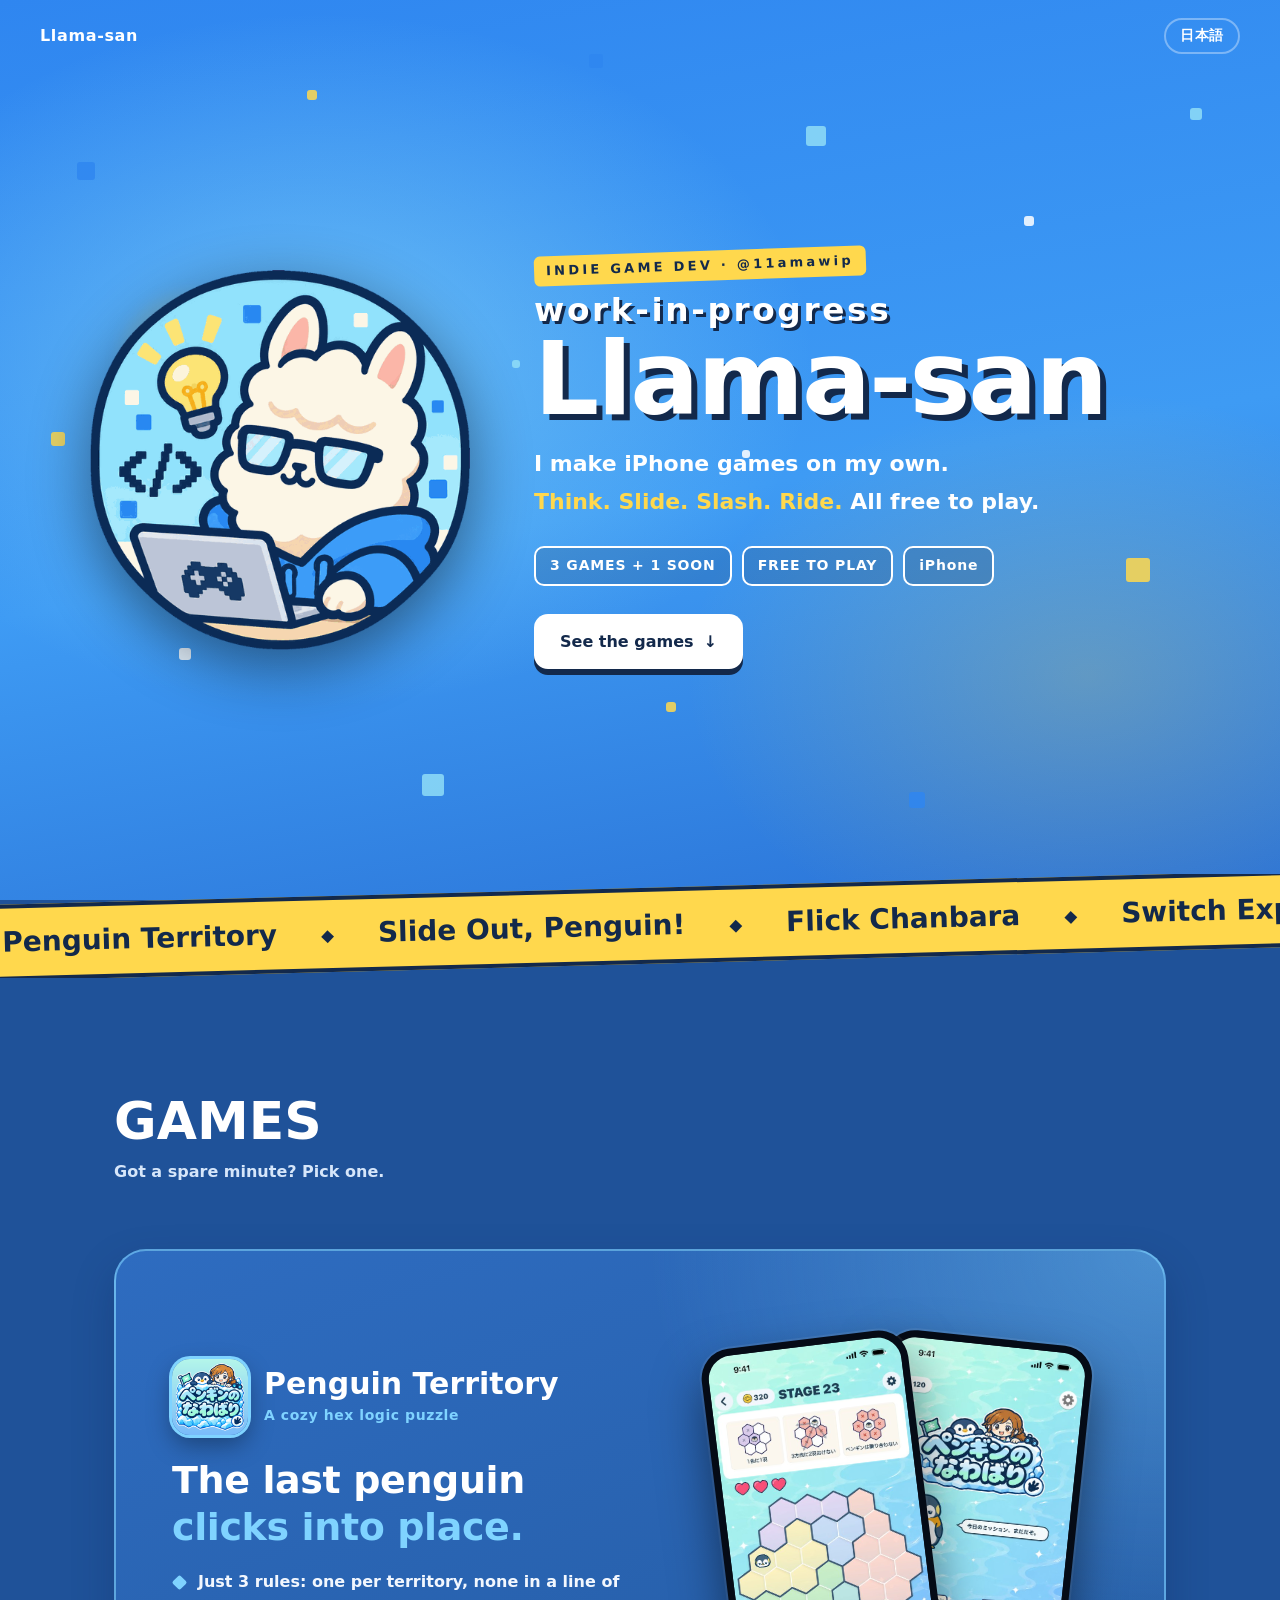
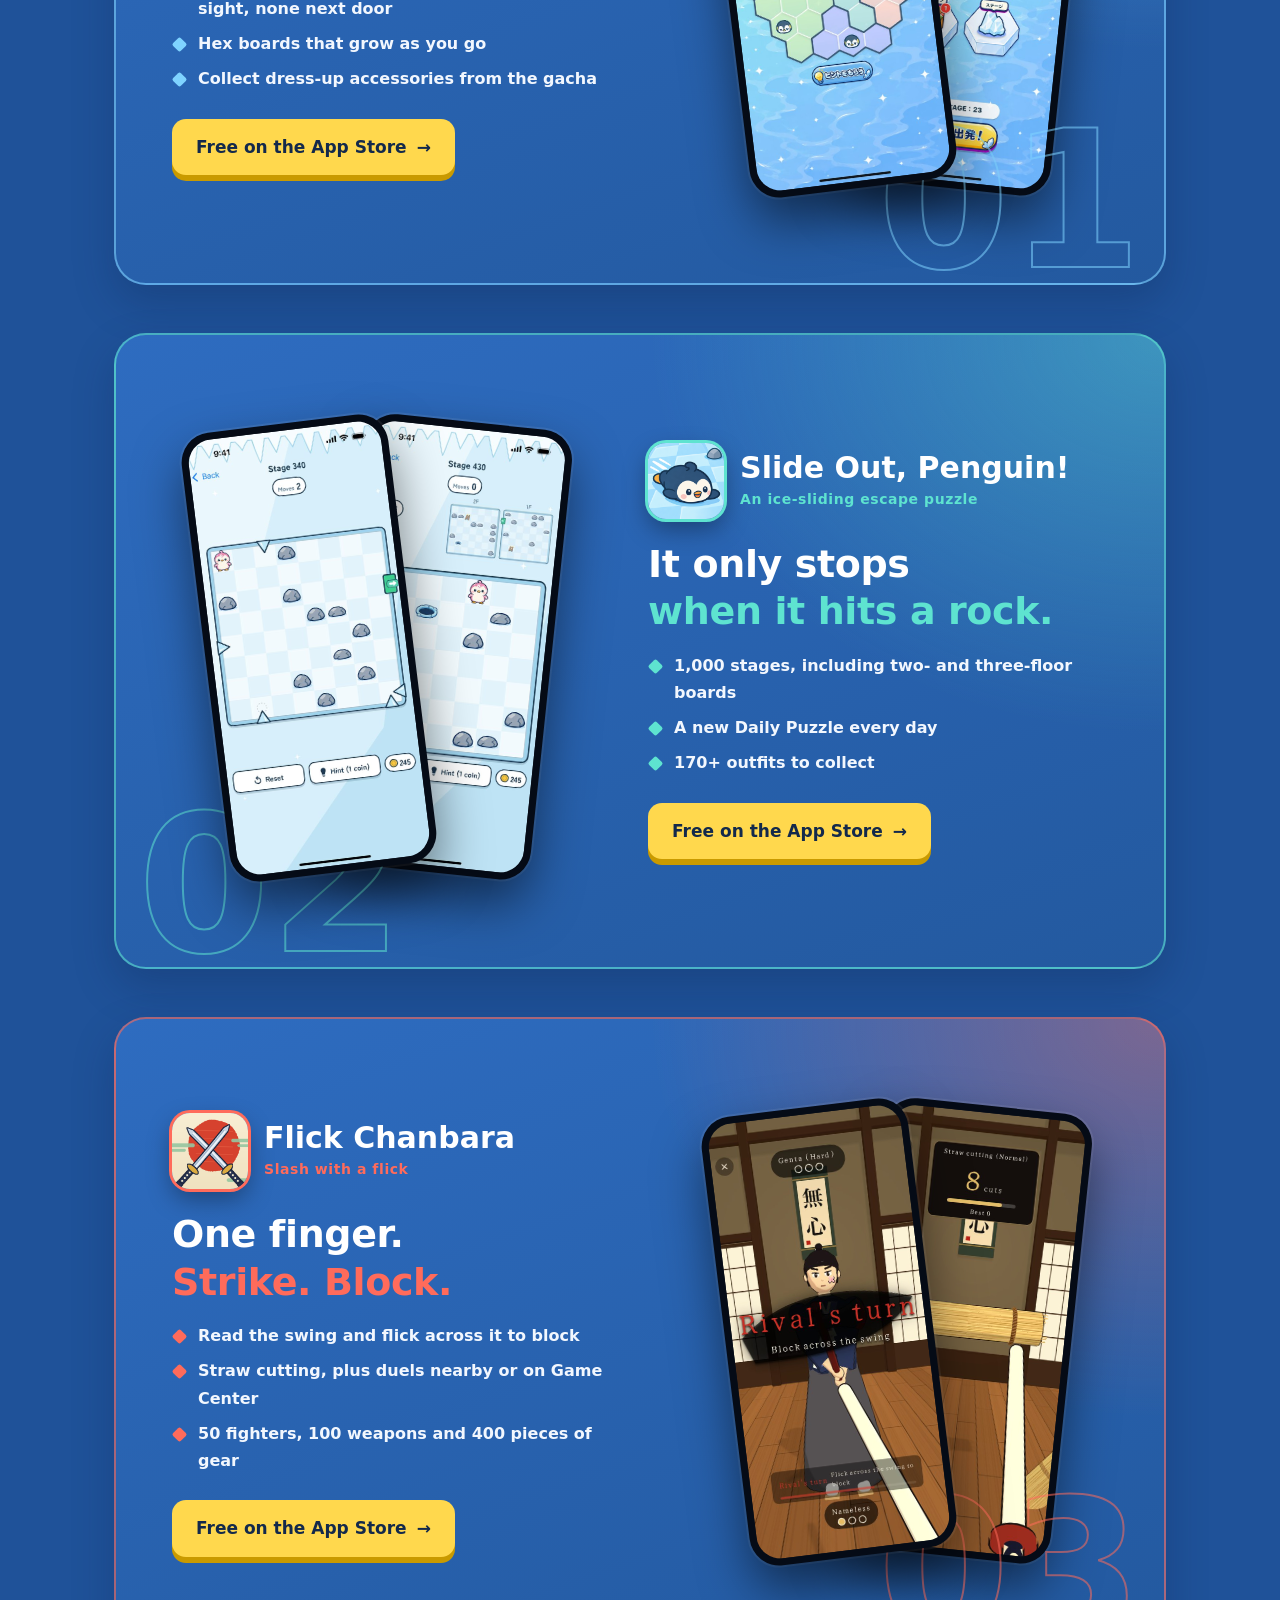
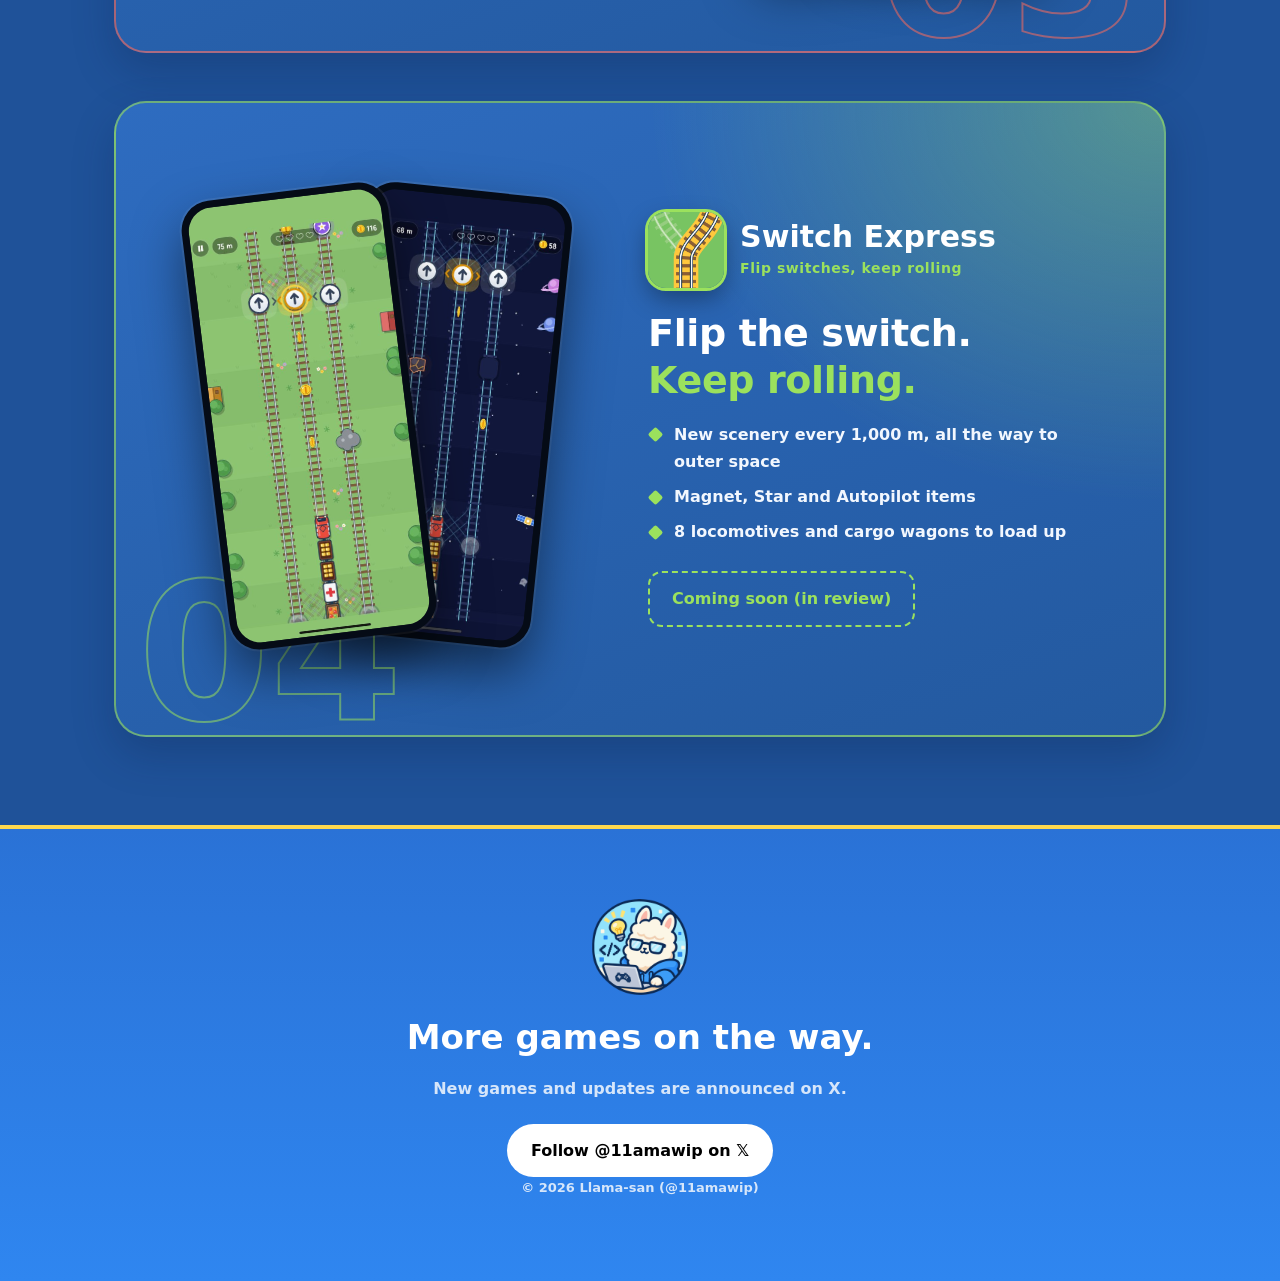
==== en/index.html @ a0372e7b "11amawip のトップページを公開 Co-Authored-By: Claude Opus 5.5 <noreply@anthropic.com>" ====
<!doctype html>
<html lang="en">
<head>
<meta charset="utf-8">
<meta name="viewport" content="width=device-width, initial-scale=1">
<title>Llama-san (@11amawip) — Indie iPhone Games</title>
<meta name="description" content="Indie iPhone games by Llama-san (@11amawip): Penguin Territory, Slide Out, Penguin! and Flick Chanbara. All free to play.">
<meta name="theme-color" content="#2F86F0">
<link rel="icon" href="../img/avatar.png">
<link rel="apple-touch-icon" href="../img/avatar.png">
<link rel="alternate" hreflang="ja" href="https://11amawip.github.io/">
<meta property="og:type" content="website">
<meta property="og:url" content="https://11amawip.github.io/en/">
<meta property="og:title" content="Llama-san — Indie iPhone Games">
<meta property="og:description" content="A hex logic puzzle, an ice-sliding escape puzzle and a flick-to-slash sword duel. All free.">
<meta property="og:image" content="https://11amawip.github.io/img/ogp.png">
<meta name="twitter:card" content="summary_large_image">
<meta name="twitter:site" content="@11amawip">
<link rel="stylesheet" href="../style.css">
</head>
<body>

<header class="top">
  <a href="./">Llama-san</a>
  <a class="lang" href="../" hreflang="ja">日本語</a>
</header>

<section class="hero">
  <div class="dots" aria-hidden="true">
    <i style="--x:6%;--y:18%;--s:18px;--c:#2F86F0;--d:5s"></i>
    <i style="--x:14%;--y:72%;--s:12px;--c:#fff;--d:7s"></i>
    <i style="--x:24%;--y:10%;--s:10px;--c:#FFD84D;--d:6s"></i>
    <i style="--x:33%;--y:86%;--s:22px;--c:#8FDDF7;--d:8s"></i>
    <i style="--x:46%;--y:6%;--s:14px;--c:#2F86F0;--d:6.5s"></i>
    <i style="--x:52%;--y:78%;--s:10px;--c:#FFD84D;--d:5.5s"></i>
    <i style="--x:63%;--y:14%;--s:20px;--c:#8FDDF7;--d:7.5s"></i>
    <i style="--x:71%;--y:88%;--s:16px;--c:#2F86F0;--d:6s"></i>
    <i style="--x:80%;--y:24%;--s:10px;--c:#fff;--d:5s"></i>
    <i style="--x:88%;--y:62%;--s:24px;--c:#FFD84D;--d:9s"></i>
    <i style="--x:93%;--y:12%;--s:12px;--c:#8FDDF7;--d:6s"></i>
    <i style="--x:4%;--y:48%;--s:14px;--c:#FFD84D;--d:7s"></i>
    <i style="--x:58%;--y:50%;--s:8px;--c:#fff;--d:4.5s"></i>
    <i style="--x:40%;--y:40%;--s:8px;--c:#8FDDF7;--d:5s"></i>
  </div>
  <div class="hero__inner">
    <div class="avatar"><img src="../img/avatar.png" alt="Llama-san making games on a laptop" width="512" height="512"></div>
    <div>
      <span class="eyebrow">INDIE GAME DEV · @11amawip</span>
      <h1><small>work-in-progress</small>Llama-san</h1>
      <p class="lead">I make iPhone games on my own.<br><span>Think. Slide. Slash. Ride.</span> All free to play.</p>
      <ul class="stats">
        <li>3 GAMES + 1 SOON</li><li>FREE TO PLAY</li><li>iPhone</li>
      </ul>
      <a class="cta" href="#games">See the games <span class="arrow">↓</span></a>
    </div>
  </div>
</section>

<div class="band"><div class="marquee" aria-hidden="true">
  <div class="marquee__track">
    <span>Penguin Territory</span><span>Slide Out, Penguin!</span><span>Flick Chanbara</span><span>Switch Express</span>
    <span>Penguin Territory</span><span>Slide Out, Penguin!</span><span>Flick Chanbara</span><span>Switch Express</span>
  </div>
</div></div>

<main class="games" id="games">
  <h2>GAMES</h2>
  <p>Got a spare minute? Pick one.</p>

  <article class="app app--nawabari">
    <div class="app__text">
      <div class="app__head">
        <img class="app__icon" src="../img/nawabari-icon.png" alt="" width="256" height="256">
        <div><h3 class="app__name">Penguin Territory</h3><p class="app__genre">A cozy hex logic puzzle</p></div>
      </div>
      <p class="app__catch">The last penguin<br><em>clicks into place.</em></p>
      <ul class="app__feat">
        <li>Just 3 rules: one per territory, none in a line of sight, none next door</li>
        <li>Hex boards that grow as you go</li>
        <li>Collect dress-up accessories from the gacha</li>
      </ul>
      <a class="store" href="https://apps.apple.com/app/id6834334474" rel="noopener">Free on the App Store <span aria-hidden="true">→</span></a>
    </div>
    <div class="phones">
      <div class="phone phone--a"><img src="../img/nawabari-2-board.jpg" alt="Penguin Territory board" loading="lazy"></div>
      <div class="phone phone--b"><img src="../img/nawabari-1-home.jpg" alt="Penguin Territory home screen" loading="lazy"></div>
    </div>
    <span class="app__num" aria-hidden="true">01</span>
  </article>

  <article class="app app--suberidase">
    <div class="app__text">
      <div class="app__head">
        <img class="app__icon" src="../img/suberidase-icon.png" alt="" width="256" height="256">
        <div><h3 class="app__name">Slide Out, Penguin!</h3><p class="app__genre">An ice-sliding escape puzzle</p></div>
      </div>
      <p class="app__catch">It only stops<br><em>when it hits a rock.</em></p>
      <ul class="app__feat">
        <li>1,000 stages, including two- and three-floor boards</li>
        <li>A new Daily Puzzle every day</li>
        <li>170+ outfits to collect</li>
      </ul>
      <a class="store" href="https://apps.apple.com/app/id6836212165" rel="noopener">Free on the App Store <span aria-hidden="true">→</span></a>
    </div>
    <div class="phones">
      <div class="phone phone--a"><img src="../img/suberidase-en-2-board.jpg" alt="Slide Out, Penguin! board" loading="lazy"></div>
      <div class="phone phone--b"><img src="../img/suberidase-en-3-floors.jpg" alt="A two-floor board" loading="lazy"></div>
    </div>
    <span class="app__num" aria-hidden="true">02</span>
  </article>

  <article class="app app--chanbara">
    <div class="app__text">
      <div class="app__head">
        <img class="app__icon" src="../img/chanbara-icon.png" alt="" width="256" height="256">
        <div><h3 class="app__name">Flick Chanbara</h3><p class="app__genre">Slash with a flick</p></div>
      </div>
      <p class="app__catch">One finger.<br><em>Strike. Block.</em></p>
      <ul class="app__feat">
        <li>Read the swing and flick across it to block</li>
        <li>Straw cutting, plus duels nearby or on Game Center</li>
        <li>50 fighters, 100 weapons and 400 pieces of gear</li>
      </ul>
      <a class="store" href="https://apps.apple.com/app/id6836707082" rel="noopener">Free on the App Store <span aria-hidden="true">→</span></a>
    </div>
    <div class="phones">
      <div class="phone phone--a"><img src="../img/chanbara-en-1-duel.jpg" alt="A Flick Chanbara duel" loading="lazy"></div>
      <div class="phone phone--b"><img src="../img/chanbara-en-3-straw.jpg" alt="Straw cutting" loading="lazy"></div>
    </div>
    <span class="app__num" aria-hidden="true">03</span>
  </article>

  <article class="app app--kirikae">
    <div class="app__text">
      <div class="app__head">
        <img class="app__icon" src="../img/kirikae-icon.png" alt="" width="256" height="256">
        <div><h3 class="app__name">Switch Express</h3><p class="app__genre">Flip switches, keep rolling</p></div>
      </div>
      <p class="app__catch">Flip the switch.<br><em>Keep rolling.</em></p>
      <ul class="app__feat">
        <li>New scenery every 1,000 m, all the way to outer space</li>
        <li>Magnet, Star and Autopilot items</li>
        <li>8 locomotives and cargo wagons to load up</li>
      </ul>
      <span class="soon">Coming soon (in review)</span>
    </div>
    <div class="phones">
      <div class="phone phone--a"><img src="../img/kirikae-en-2-play.jpg" alt="Switch Express gameplay" loading="lazy"></div>
      <div class="phone phone--b"><img src="../img/kirikae-en-6-space.jpg" alt="A train in outer space" loading="lazy"></div>
    </div>
    <span class="app__num" aria-hidden="true">04</span>
  </article>
</main>

<footer class="foot">
  <img src="../img/avatar.png" alt="" width="96" height="96" loading="lazy">
  <h2>More games on the way.</h2>
  <p>New games and updates are announced on X.</p>
  <a class="xbtn" href="https://x.com/11amawip" rel="noopener">Follow @11amawip on 𝕏</a>
  <p class="copy">© 2026 Llama-san (@11amawip)</p>
</footer>

</body>
</html>
---- style.css ----
/* 11amawip — 共通の骨組み。アプリごとの色は .app--<key> の --accent だけで変える */
:root {
  --navy: #13294B;
  --deep: #1F5299;
  --sky: #8FDDF7;
  --blue: #2F86F0;
  --yellow: #FFD84D;
  --white: #FFFFFF;
  --muted: #D6E6FA;
  --radius: 22px;
  --page: #1F5299;
  color-scheme: dark;
}

* { box-sizing: border-box; }
html { scroll-behavior: smooth; }
body {
  margin: 0;
  background: var(--deep);
  color: var(--white);
  font-family: "Hiragino Sans", "Hiragino Kaku Gothic ProN", system-ui, -apple-system, "Segoe UI", sans-serif;
  line-height: 1.7;
  overflow-x: hidden;
  -webkit-font-smoothing: antialiased;
}
img { max-width: 100%; height: auto; display: block; }
a { color: inherit; }

/* ---------- 上の帯 ---------- */
.top {
  position: absolute; inset: 0 0 auto 0; z-index: 5;
  display: flex; justify-content: space-between; align-items: center;
  padding: 18px clamp(16px, 4vw, 40px);
  font-weight: 800; letter-spacing: .04em;
}
.top a { text-decoration: none; }
.lang {
  border: 2px solid rgba(255,255,255,.35); border-radius: 999px;
  padding: 4px 14px; font-size: 14px;
}
.lang:hover { border-color: var(--yellow); color: var(--yellow); }

/* ---------- ヒーロー ---------- */
.hero {
  position: relative; isolation: isolate;
  min-height: 100svh;
  display: grid; place-items: center;
  padding: 90px clamp(16px, 5vw, 64px) 70px;
  background:
    radial-gradient(55% 55% at 25% 40%, rgba(143,221,247,.55), transparent 70%),
    radial-gradient(45% 45% at 85% 75%, rgba(255,216,77,.22), transparent 70%),
    linear-gradient(170deg, #2F86F0 0%, #3E9BF4 55%, #2A72D6 100%);
  overflow: hidden;
}
.hero__inner {
  display: grid; grid-template-columns: auto 1fr; gap: clamp(24px, 5vw, 72px);
  align-items: center; max-width: 1100px; width: 100%;
}
.hero__inner > * { min-width: 0; }
.avatar {
  position: relative; width: clamp(200px, 32vw, 380px); aspect-ratio: 1;
}
.avatar::before { /* 電球のあたりがふわっと光る */
  content: ""; position: absolute; left: 4%; top: 2%; width: 45%; aspect-ratio: 1;
  background: radial-gradient(circle, rgba(255,216,77,.55), transparent 65%);
  filter: blur(6px); animation: glow 2.6s ease-in-out infinite; z-index: -1;
}
.avatar img { animation: bob 4s ease-in-out infinite; filter: drop-shadow(0 18px 30px rgba(0,0,0,.45)); }
.eyebrow {
  display: inline-block; font-size: 13px; font-weight: 800; letter-spacing: .25em;
  color: var(--navy); background: var(--yellow); padding: 4px 12px; border-radius: 6px;
  transform: rotate(-2deg);
}
.hero h1 {
  margin: 14px 0 6px; font-size: clamp(52px, 8vw, 104px); line-height: .95;
  font-weight: 900; letter-spacing: -.02em;
  text-shadow: 6px 6px 0 var(--navy);
}
.hero h1 small {
  display: block; font-size: .32em; letter-spacing: .08em; text-shadow: 3px 3px 0 var(--navy);
  margin-bottom: .12em;
}
.hero .lead { margin: 18px 0 0; font-size: clamp(17px, 2.1vw, 22px); font-weight: 700; }
.hero .lead span { color: var(--yellow); }
.stats { display: flex; flex-wrap: wrap; gap: 10px; margin: 26px 0 0; padding: 0; list-style: none; }
.stats li {
  border: 2px solid var(--white); color: var(--white); background: rgba(19,41,75,.18); border-radius: 10px;
  padding: 6px 14px; font-weight: 800; font-size: 14px; letter-spacing: .06em;
}
.cta {
  display: inline-flex; align-items: center; gap: 10px; margin-top: 28px;
  background: var(--white); color: var(--navy); text-decoration: none;
  font-weight: 900; padding: 14px 26px; border-radius: 14px;
  box-shadow: 0 6px 0 var(--navy); transition: transform .15s, box-shadow .15s;
}
.cta:hover { transform: translateY(3px); box-shadow: 0 3px 0 var(--navy); }
.cta .arrow { display: inline-block; animation: nudge 1.4s ease-in-out infinite; }

/* 漂うドット（アイコンの四角） */
.dots { position: absolute; inset: 0; z-index: -1; pointer-events: none; }
.dots i {
  position: absolute; left: var(--x); top: var(--y);
  width: var(--s); height: var(--s); background: var(--c); border-radius: 3px;
  opacity: .85; animation: float var(--d) ease-in-out infinite alternate;
}

/* ---------- 流れる帯 ---------- */
.marquee {
  background: var(--yellow); color: var(--navy); overflow: hidden;
  border-block: 4px solid var(--navy); transform: rotate(-1.5deg); margin: 0 -20px;
}
.band { overflow: hidden; margin-top: -26px; padding: 14px 0; position: relative; z-index: 2; }
.marquee__track {
  display: flex; width: max-content; gap: 0; white-space: nowrap;
  font-weight: 900; font-size: clamp(18px, 3vw, 28px); padding: 10px 0;
  animation: marquee 26s linear infinite;
}
.marquee__track span { padding: 0 22px; }
.marquee__track span::after { content: "◆"; margin-left: 44px; font-size: .6em; vertical-align: middle; }

/* ---------- アプリ ---------- */
.games { padding: clamp(60px, 9vw, 120px) clamp(16px, 5vw, 64px) 40px; max-width: 1180px; margin: 0 auto; }
.games > h2 {
  font-size: clamp(30px, 5vw, 52px); font-weight: 900; margin: 0 0 8px; line-height: 1.1;
}
.games > p { color: var(--muted); margin: 0 0 clamp(36px, 6vw, 64px); font-weight: 600; }

.app {
  --accent: var(--sky);
  position: relative;
  display: grid; grid-template-columns: 1.05fr .95fr; gap: clamp(20px, 5vw, 60px); align-items: center;
  padding: clamp(26px, 5vw, 56px);
  margin-bottom: clamp(28px, 5vw, 48px);
  border-radius: 32px;
  background:
    radial-gradient(70% 90% at 100% 0%, color-mix(in srgb, var(--accent) 38%, transparent), transparent 70%),
    linear-gradient(160deg, #2E6CC0, #23599F);
  border: 2px solid color-mix(in srgb, var(--accent) 60%, transparent);
  box-shadow: 0 18px 40px rgba(10,30,70,.25);
  overflow: hidden;
}
.app:nth-of-type(even) { grid-template-columns: .95fr 1.05fr; }
.app:nth-of-type(even) .app__text { order: 2; }
.app__num {
  position: absolute; right: 22px; bottom: -14px; font-size: clamp(90px, 16vw, 190px);
  font-weight: 900; line-height: 1; color: transparent;
  -webkit-text-stroke: 2px color-mix(in srgb, var(--accent) 55%, transparent);
  pointer-events: none;
}
.app:nth-of-type(even) .app__num { right: auto; left: 22px; }
.app__head { display: flex; gap: 16px; align-items: center; }
.app__icon {
  width: 76px; height: 76px; border-radius: 18px; flex: none;
  box-shadow: 0 0 0 3px var(--accent), 0 10px 24px rgba(0,0,0,.35);
}
.app__name { margin: 0; font-size: clamp(22px, 3vw, 30px); font-weight: 900; line-height: 1.2; }
.app__genre { margin: 2px 0 0; color: var(--accent); font-weight: 800; font-size: 14px; letter-spacing: .04em; }
.app__catch {
  margin: 22px 0 16px; font-size: clamp(26px, 3.4vw, 38px); font-weight: 900; line-height: 1.25;
  word-break: auto-phrase; text-wrap: balance;
  letter-spacing: -.01em;
}
.app__catch em { font-style: normal; color: var(--accent); }
.app__feat { list-style: none; padding: 0; margin: 0 0 26px; display: grid; gap: 8px; }
.app__feat li { position: relative; padding-left: 26px; font-weight: 600; color: #F2F7FE; }
.app__feat li::before {
  content: ""; position: absolute; left: 2px; top: .55em; width: 11px; height: 11px;
  background: var(--accent); border-radius: 2px; transform: rotate(45deg);
}
.store {
  display: inline-flex; align-items: center; gap: 10px;
  background: var(--yellow); color: var(--navy); text-decoration: none; font-weight: 900;
  font-size: 17px; padding: 14px 24px; border-radius: 14px; white-space: nowrap;
  box-shadow: 0 6px 0 #C99A00; transition: transform .15s, box-shadow .15s;
}
.store:hover { transform: translateY(3px); box-shadow: 0 3px 0 #C99A00; }
.store svg { width: 20px; height: 20px; }
.soon {
  display: inline-block; font-weight: 900; padding: 12px 22px; border-radius: 14px;
  border: 2px dashed var(--accent); color: var(--accent);
}

/* スマホの画面 */
.phones { position: relative; height: clamp(340px, 46vw, 520px); }
.phone {
  position: absolute; width: 50%; max-width: 230px; aspect-ratio: 1206 / 2622;
  border-radius: 30px; padding: 7px; background: #050B16;
  box-shadow: 0 24px 50px rgba(0,0,0,.5), 0 0 0 2px rgba(255,255,255,.08);
  transition: transform .35s cubic-bezier(.2,.8,.2,1);
}
.phone img { width: 100%; height: 100%; object-fit: cover; border-radius: 24px; }
.phone--a { left: 8%; top: 6%; transform: rotate(-7deg); z-index: 2; }
.phone--b { right: 8%; top: 0; transform: rotate(6deg) translateY(30px); }
.app:hover .phone--a { transform: rotate(-9deg) translateY(-10px); }
.app:hover .phone--b { transform: rotate(8deg) translateY(16px); }

/* アプリの色 */
.app--nawabari   { --accent: #7FD3FF; }
.app--suberidase { --accent: #5EE3D0; }
.app--chanbara   { --accent: #FF6B5B; }
.app--kirikae    { --accent: #9BE15D; }

/* ---------- 下 ---------- */
.foot {
  text-align: center; padding: 70px 16px 60px; background: linear-gradient(180deg, #2A72D6, #2F86F0);
  border-top: 4px solid var(--yellow);
}
.foot img { width: 96px; margin: 0 auto 14px; }
.foot h2 { margin: 0 0 8px; font-size: clamp(24px, 4vw, 34px); font-weight: 900; }
.foot p { margin: 0 0 22px; color: var(--muted); font-weight: 600; }
.xbtn {
  display: inline-flex; align-items: center; gap: 10px; text-decoration: none;
  background: var(--white); color: #000; font-weight: 900; padding: 13px 24px; border-radius: 999px;
}
.xbtn svg { width: 18px; height: 18px; }
.copy { margin-top: 36px; font-size: 13px; color: var(--muted); }

/* ---------- 動き ---------- */
@keyframes float { from { transform: translate(0, 0) rotate(0deg); } to { transform: translate(14px, -22px) rotate(25deg); } }
@keyframes bob { 0%, 100% { transform: translateY(0); } 50% { transform: translateY(-10px); } }
@keyframes glow { 0%, 100% { opacity: .55; } 50% { opacity: 1; } }
@keyframes nudge { 0%, 100% { transform: translateY(0); } 50% { transform: translateY(4px); } }
@keyframes marquee { to { transform: translateX(-50%); } }

/* スクロールで現れる（対応ブラウザだけ。未対応なら最初から見えている） */
@supports (animation-timeline: view()) {
  .app { animation: rise linear both; animation-timeline: view(); animation-range: entry 0% entry 45%; }
  .phone--a { animation: driftA linear both; animation-timeline: view(); animation-range: cover; }
  .phone--b { animation: driftB linear both; animation-timeline: view(); animation-range: cover; }
  @keyframes rise { from { opacity: 0; transform: translateY(60px) scale(.97); } to { opacity: 1; transform: none; } }
  @keyframes driftA { from { translate: 0 40px; } to { translate: 0 -40px; } }
  @keyframes driftB { from { translate: 0 -10px; } to { translate: 0 30px; } }
}

@media (prefers-reduced-motion: reduce) {
  *, *::before, *::after { animation: none !important; transition: none !important; }
  html { scroll-behavior: auto; }
}

/* ---------- スマホ ---------- */
@media (max-width: 760px) {
  .hero { min-height: auto; padding-top: 80px; }
  .hero__inner { grid-template-columns: 1fr; text-align: center; justify-items: center; }
  .stats { justify-content: center; }
  .app, .app:nth-of-type(even) { grid-template-columns: 1fr; }
  .app:nth-of-type(even) .app__text { order: 0; }
  .phones { height: 380px; max-width: 360px; width: 100%; margin: 0 auto; }
  .phone { max-width: 170px; }
  .app__icon { width: 60px; height: 60px; border-radius: 14px; }
  .app__head { gap: 14px; }
  .app__name { font-size: 20px; white-space: nowrap; }
  .app__genre { font-size: 12.5px; letter-spacing: 0; }
}

/* 幅の狭い iPhone（SE・mini の拡大表示など） */
@media (max-width: 360px) {
  .app { padding: 22px 16px; }
  .app__head { gap: 10px; }
  .app__icon { width: 48px; height: 48px; border-radius: 12px; }
  .app__name { font-size: 17px; white-space: normal; }
  .store { white-space: normal; font-size: 15px; padding: 12px 16px; }
  .soon { font-size: 14px; padding: 10px 14px; }
}
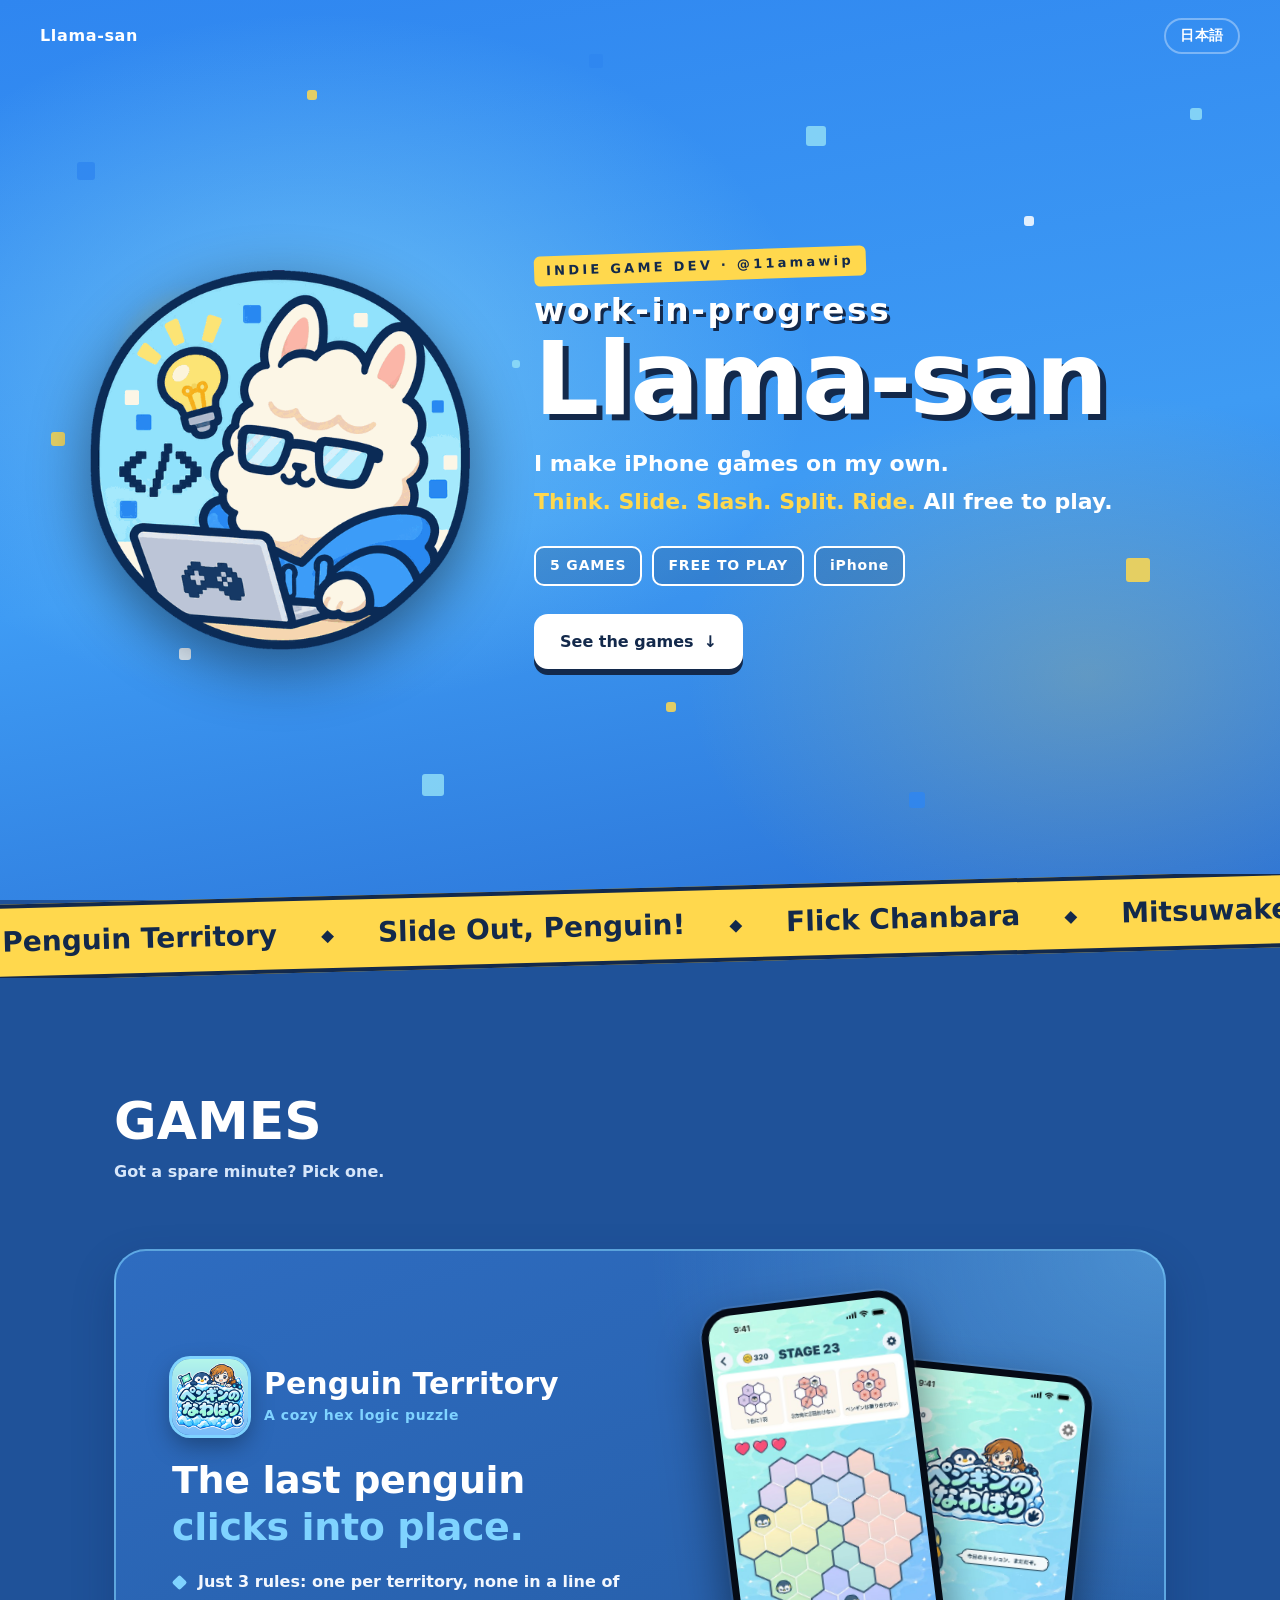
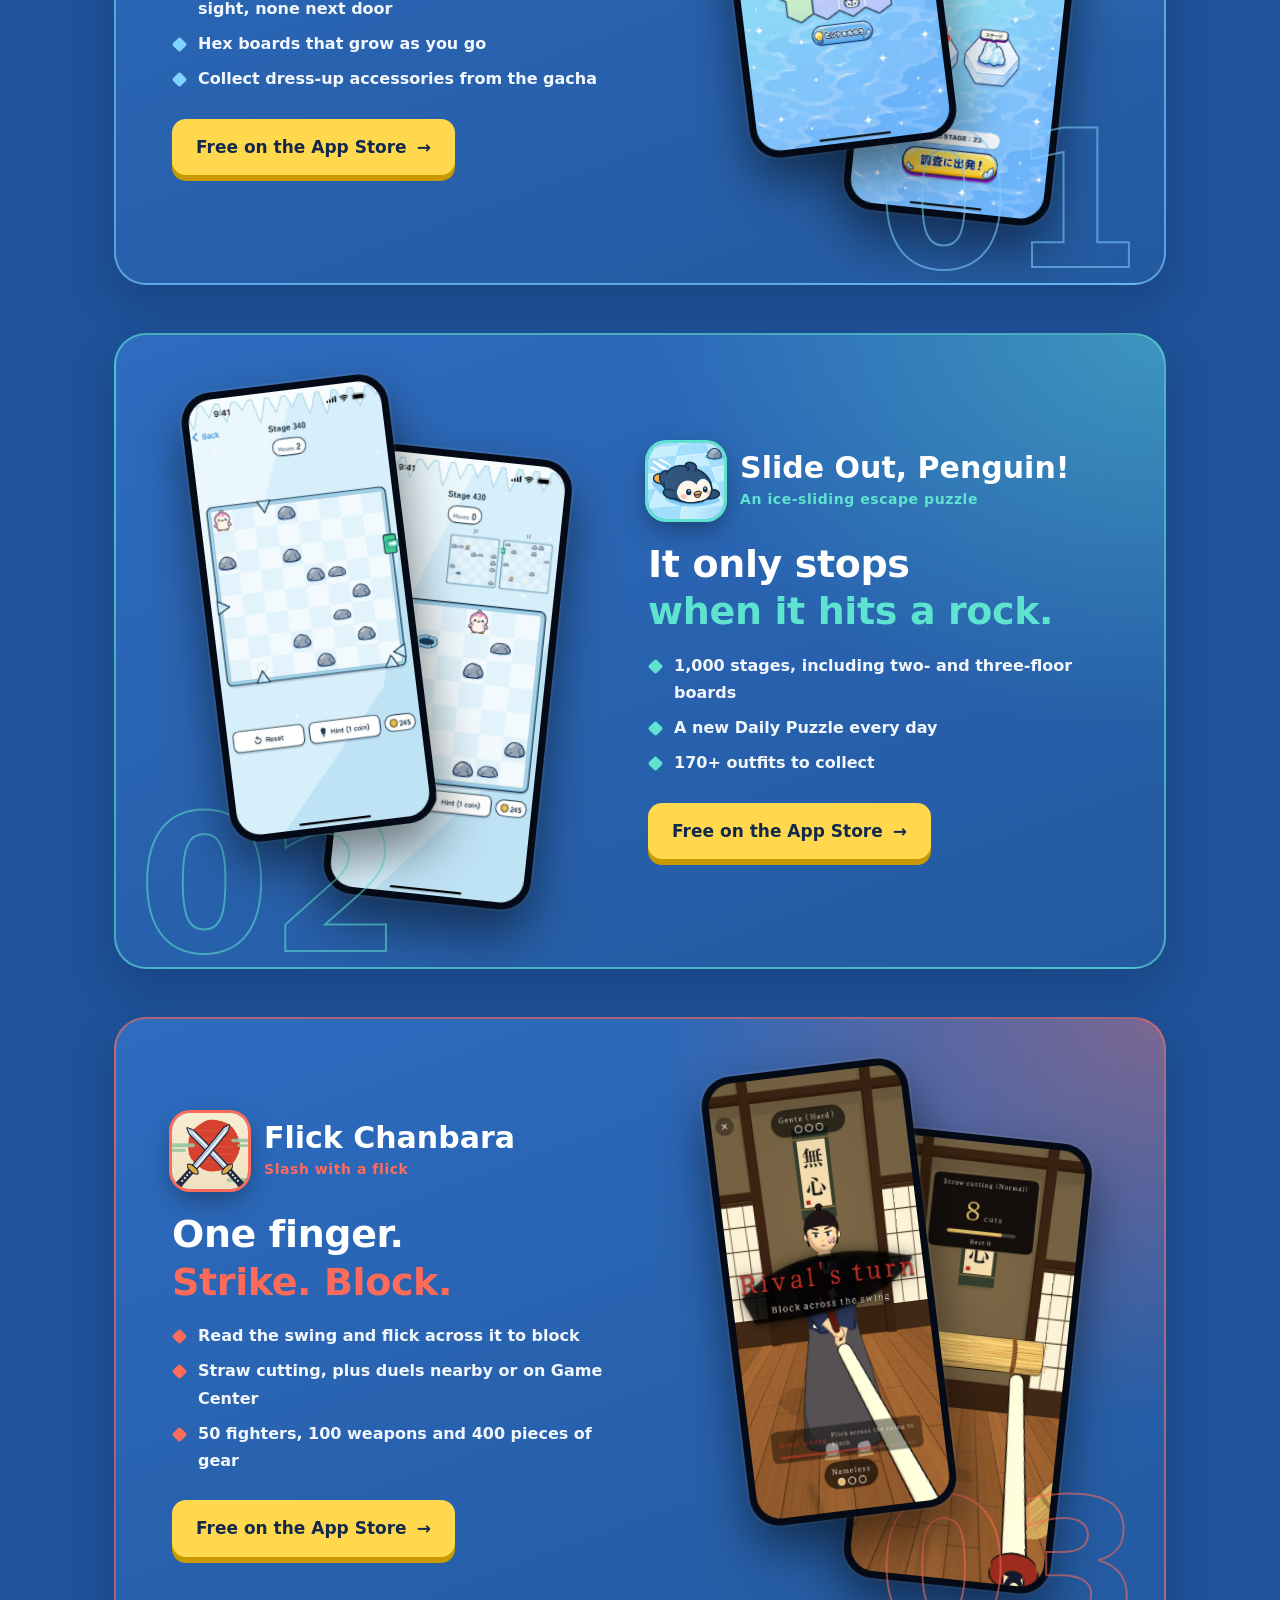
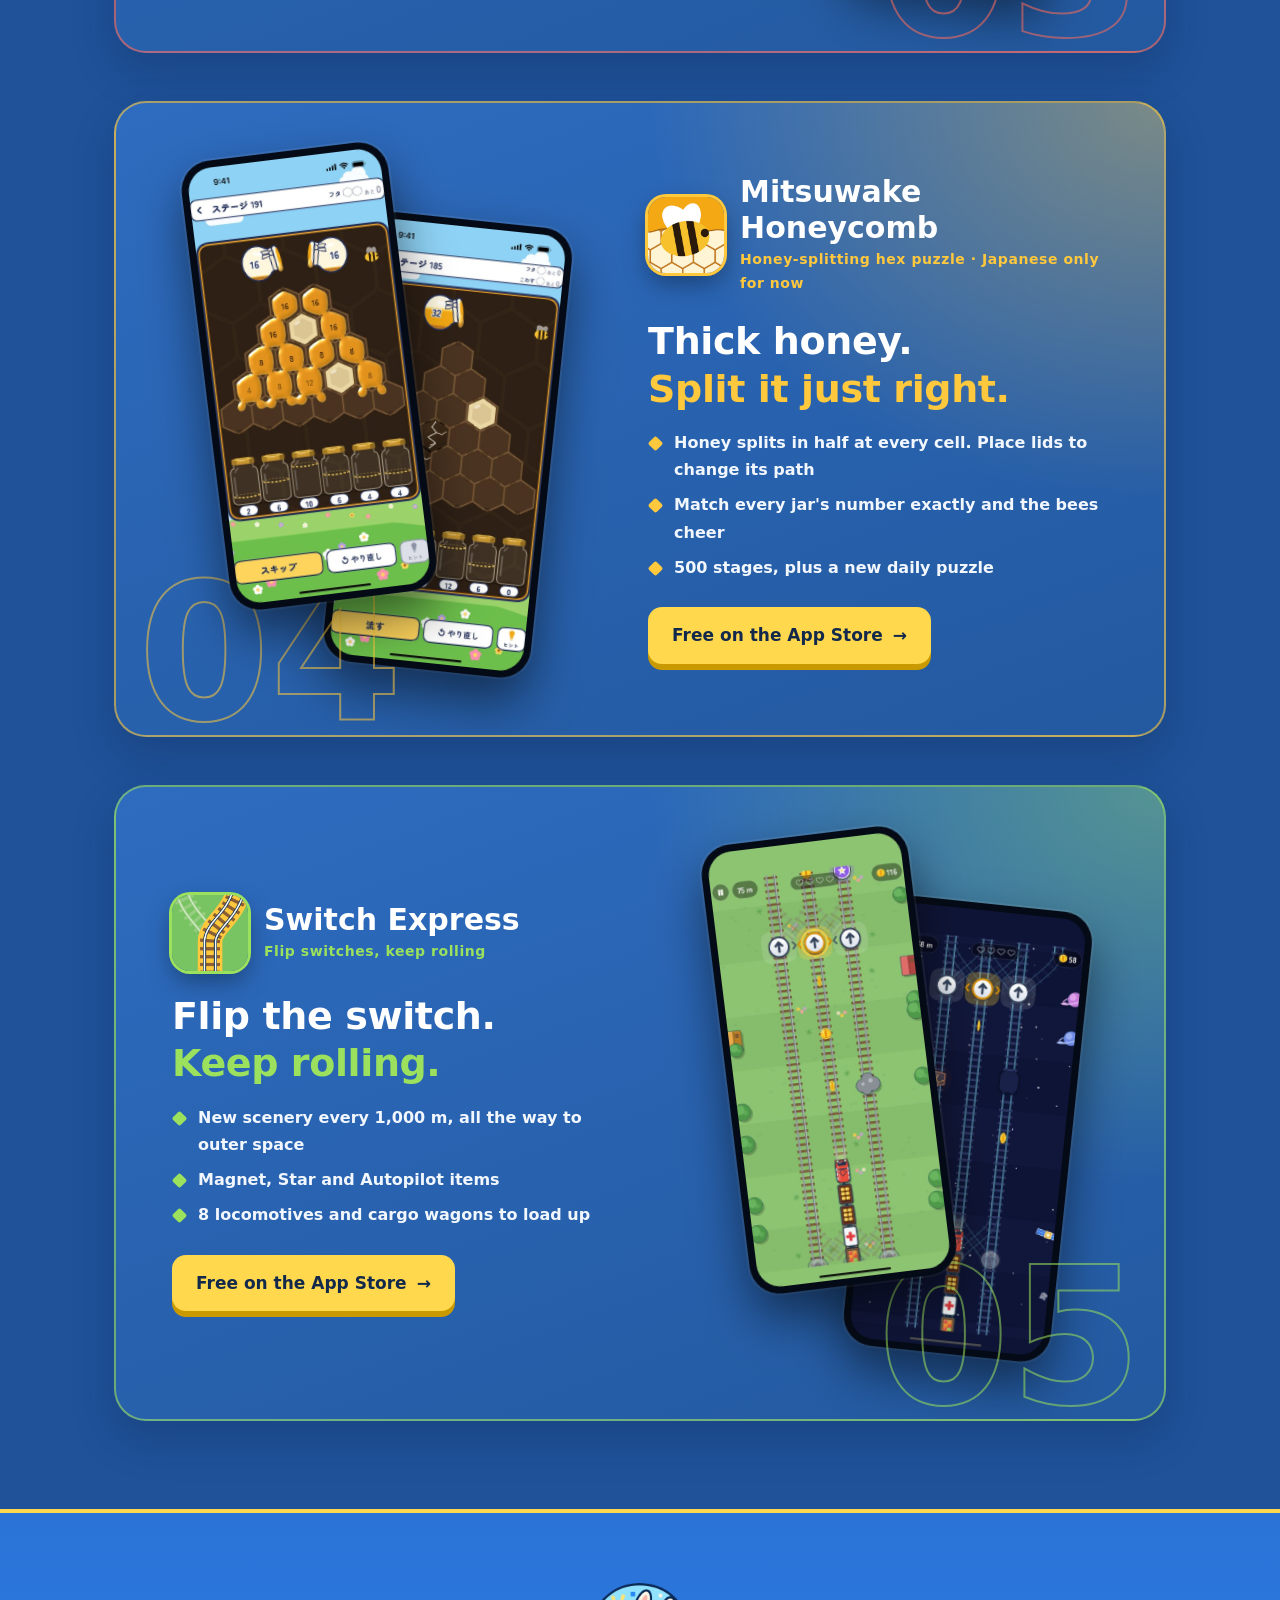
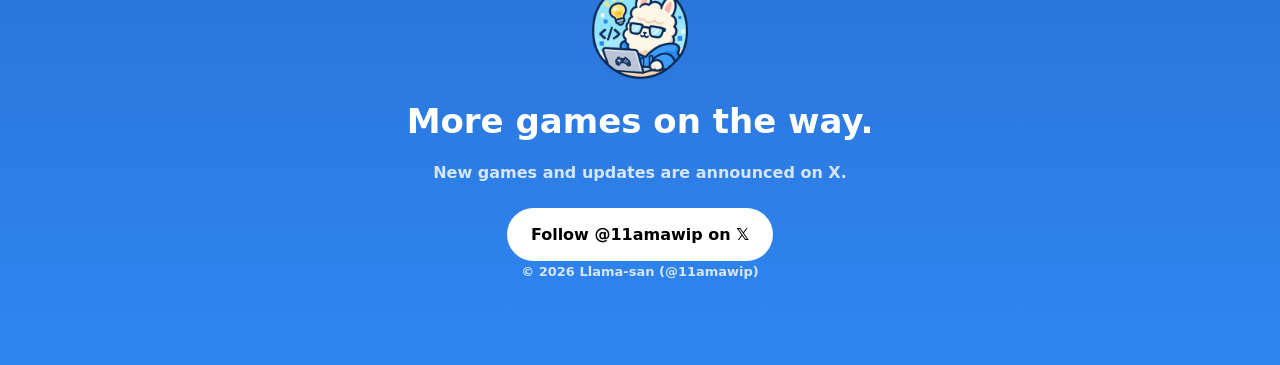
==== commit a16af802: "みつわけハニカム追加・切り替え特急を配信中に・スマホで札を畳む Co-Authored-By: Claude Fable 5.1 <noreply@anthropic.com>" ====
--- a/en/index.html
+++ b/en/index.html
@@ -4,7 +4,7 @@
 <meta charset="utf-8">
 <meta name="viewport" content="width=device-width, initial-scale=1">
 <title>Llama-san (@11amawip) — Indie iPhone Games</title>
-<meta name="description" content="Indie iPhone games by Llama-san (@11amawip): Penguin Territory, Slide Out, Penguin! and Flick Chanbara. All free to play.">
+<meta name="description" content="Indie iPhone games by Llama-san (@11amawip): Penguin Territory, Slide Out, Penguin!, Flick Chanbara, Mitsuwake Honeycomb and Switch Express. All free to play.">
 <meta name="theme-color" content="#2F86F0">
 <link rel="icon" href="../img/avatar.png">
 <link rel="apple-touch-icon" href="../img/avatar.png">
@@ -12,7 +12,7 @@
 <meta property="og:type" content="website">
 <meta property="og:url" content="https://11amawip.github.io/en/">
 <meta property="og:title" content="Llama-san — Indie iPhone Games">
-<meta property="og:description" content="A hex logic puzzle, an ice-sliding escape puzzle and a flick-to-slash sword duel. All free.">
+<meta property="og:description" content="A hex logic puzzle, an ice-sliding escape puzzle, a flick-to-slash sword duel a honey-splitting puzzle and a train-switching runner. All free.">
 <meta property="og:image" content="https://11amawip.github.io/img/ogp.png">
 <meta name="twitter:card" content="summary_large_image">
 <meta name="twitter:site" content="@11amawip">
@@ -47,9 +47,9 @@
     <div>
       <span class="eyebrow">INDIE GAME DEV · @11amawip</span>
       <h1><small>work-in-progress</small>Llama-san</h1>
-      <p class="lead">I make iPhone games on my own.<br><span>Think. Slide. Slash. Ride.</span> All free to play.</p>
+      <p class="lead">I make iPhone games on my own.<br><span>Think. Slide. Slash. Split. Ride.</span> All free to play.</p>
       <ul class="stats">
-        <li>3 GAMES + 1 SOON</li><li>FREE TO PLAY</li><li>iPhone</li>
+        <li>5 GAMES</li><li>FREE TO PLAY</li><li>iPhone</li>
       </ul>
       <a class="cta" href="#games">See the games <span class="arrow">↓</span></a>
     </div>
@@ -58,8 +58,8 @@
 
 <div class="band"><div class="marquee" aria-hidden="true">
   <div class="marquee__track">
-    <span>Penguin Territory</span><span>Slide Out, Penguin!</span><span>Flick Chanbara</span><span>Switch Express</span>
-    <span>Penguin Territory</span><span>Slide Out, Penguin!</span><span>Flick Chanbara</span><span>Switch Express</span>
+    <span>Penguin Territory</span><span>Slide Out, Penguin!</span><span>Flick Chanbara</span><span>Mitsuwake Honeycomb</span><span>Switch Express</span>
+    <span>Penguin Territory</span><span>Slide Out, Penguin!</span><span>Flick Chanbara</span><span>Mitsuwake Honeycomb</span><span>Switch Express</span>
   </div>
 </div></div>
 
@@ -130,6 +130,27 @@
     <span class="app__num" aria-hidden="true">03</span>
   </article>
 
+  <article class="app app--honey">
+    <div class="app__text">
+      <div class="app__head">
+        <img class="app__icon" src="../img/honey-icon.png" alt="" width="256" height="256">
+        <div><h3 class="app__name">Mitsuwake Honeycomb</h3><p class="app__genre">Honey-splitting hex puzzle · Japanese only for now</p></div>
+      </div>
+      <p class="app__catch">Thick honey.<br><em>Split it just right.</em></p>
+      <ul class="app__feat">
+        <li>Honey splits in half at every cell. Place lids to change its path</li>
+        <li>Match every jar's number exactly and the bees cheer</li>
+        <li>500 stages, plus a new daily puzzle</li>
+      </ul>
+      <a class="store" href="https://apps.apple.com/app/id6838942822" rel="noopener">Free on the App Store <span aria-hidden="true">→</span></a>
+    </div>
+    <div class="phones">
+      <div class="phone phone--a"><img src="../img/honey-02-pour-twin.jpg" alt="Mitsuwake Honeycomb board with two spouts" loading="lazy"></div>
+      <div class="phone phone--b"><img src="../img/honey-05-crack.jpg" alt="A hive with cracked walls" loading="lazy"></div>
+    </div>
+    <span class="app__num" aria-hidden="true">04</span>
+  </article>
+
   <article class="app app--kirikae">
     <div class="app__text">
       <div class="app__head">
@@ -142,13 +163,13 @@
         <li>Magnet, Star and Autopilot items</li>
         <li>8 locomotives and cargo wagons to load up</li>
       </ul>
-      <span class="soon">Coming soon (in review)</span>
+      <a class="store" href="https://apps.apple.com/app/id6838373254" rel="noopener">Free on the App Store <span aria-hidden="true">→</span></a>
     </div>
     <div class="phones">
       <div class="phone phone--a"><img src="../img/kirikae-en-2-play.jpg" alt="Switch Express gameplay" loading="lazy"></div>
       <div class="phone phone--b"><img src="../img/kirikae-en-6-space.jpg" alt="A train in outer space" loading="lazy"></div>
     </div>
-    <span class="app__num" aria-hidden="true">04</span>
+    <span class="app__num" aria-hidden="true">05</span>
   </article>
 </main>
 
@@ -160,5 +181,20 @@
   <p class="copy">© 2026 Llama-san (@11amawip)</p>
 </footer>
 
+<script>
+// スマホでは各アプリの説明と画面写真を畳み、「Details & screens」で開く（JS が無いときは全部見える）
+document.documentElement.classList.add('js');
+document.querySelectorAll('.app').forEach(function (a) {
+  var b = document.createElement('button');
+  b.type = 'button'; b.className = 'app__more'; b.textContent = 'Details & screens';
+  b.setAttribute('aria-expanded', 'false');
+  b.addEventListener('click', function () {
+    var open = a.classList.toggle('is-open');
+    b.textContent = open ? 'Close' : 'Details & screens';
+    b.setAttribute('aria-expanded', open ? 'true' : 'false');
+  });
+  a.querySelector('.app__text').appendChild(b);
+});
+</script>
 </body>
 </html>
--- a/style.css
+++ b/style.css
@@ -198,6 +198,8 @@
 .app--nawabari   { --accent: #7FD3FF; }
 .app--suberidase { --accent: #5EE3D0; }
 .app--chanbara   { --accent: #FF6B5B; }
+.app--honey      { --accent: #FFC83D; }
+.app--honey .app__name { white-space: normal; }  /* 英語名が長い */
 .app--kirikae    { --accent: #9BE15D; }
 
 /* ---------- 下 ---------- */
@@ -227,7 +229,7 @@
   .app { animation: rise linear both; animation-timeline: view(); animation-range: entry 0% entry 45%; }
   .phone--a { animation: driftA linear both; animation-timeline: view(); animation-range: cover; }
   .phone--b { animation: driftB linear both; animation-timeline: view(); animation-range: cover; }
-  @keyframes rise { from { opacity: 0; transform: translateY(60px) scale(.97); } to { opacity: 1; transform: none; } }
+  @keyframes rise { from { transform: translateY(50px) scale(.97); } to { transform: none; } }
   @keyframes driftA { from { translate: 0 40px; } to { translate: 0 -40px; } }
   @keyframes driftB { from { translate: 0 -10px; } to { translate: 0 30px; } }
 }
@@ -261,3 +263,20 @@
   .store { white-space: normal; font-size: 15px; padding: 12px 16px; }
   .soon { font-size: 14px; padding: 10px 14px; }
 }
+
+/* ---------- スマホで札を畳む（JS が html.js を付けたときだけ） ---------- */
+.app__more { display: none; }
+@media (max-width: 760px) {
+  html.js .app__more {
+    display: inline-flex; align-items: center; gap: 8px; margin: 14px auto 0; padding: 10px 18px;
+    border-radius: 999px; border: 2px solid var(--accent); background: transparent; color: var(--accent);
+    font: inherit; font-weight: 800; font-size: 14px; cursor: pointer; width: 100%; justify-content: center;
+  }
+  html.js .app__more::after { content: "▾"; transition: transform .25s; }
+  html.js .app.is-open .app__more::after { transform: rotate(180deg); }
+  html.js .app:not(.is-open) .app__feat, html.js .app:not(.is-open) .phones { display: none; }
+  html.js .app:not(.is-open) .app__num { display: none; }  /* 畳んだ札では番号がボタンに重なる */
+  html.js .app.is-open .phones { margin-top: 18px; }
+  html.js .app { padding-bottom: 22px; }
+  html.js .app__feat { margin-top: 18px; }
+}
